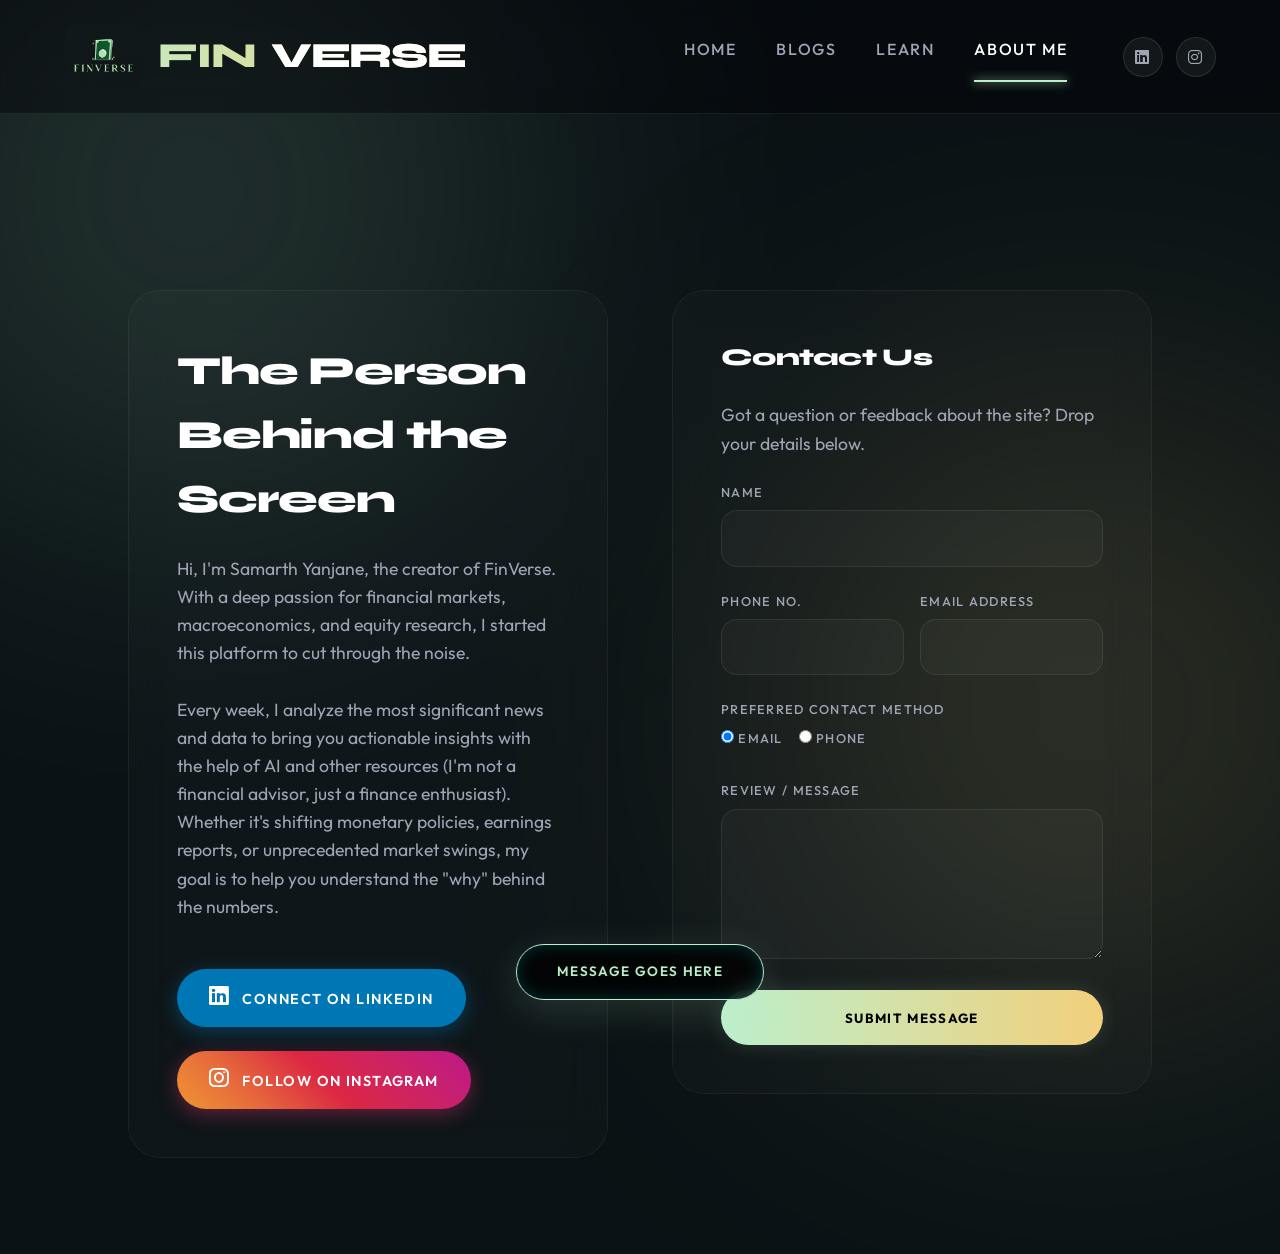
==== frontend/about.html @ 180360d7 "feat: implement visual admin dashboard, CORS reconfigurations, and quiz constraints" ====
<!DOCTYPE html>
<html lang="en">
<head>
  <meta charset="UTF-8">
  <meta name="viewport" content="width=device-width, initial-scale=1.0">
  <title>About Me | FinVerse</title>
  <link rel="stylesheet" href="styles.css?v=2">
  <link rel="stylesheet" href="https://cdnjs.cloudflare.com/ajax/libs/font-awesome/6.4.0/css/all.min.css">
  <style>
    .about-split {
      display: grid;
      grid-template-columns: 1fr 1fr;
      gap: 4rem;
      align-items: start;
    }
    @media(max-width: 768px) {
      .about-split { grid-template-columns: 1fr; }
    }
    .about-text {
      font-size: 1.1rem;
      color: var(--text-secondary);
    }
  </style>
</head>
<body>
  <nav>
    <a href="index.html" class="brand" style="display: flex; align-items: center; gap: 15px;">
      <img src="Logo.jpeg" alt="FinVerse Logo" style="height: 65px; border-radius: 12px;">
      Fin<span>Verse</span>
    </a>
    <div class="nav-links">
      <a href="index.html">Home</a>
      <a href="blogs.html">Blogs</a>
      <a href="learn.html">Learn</a>
      <a href="about.html" class="active">About Me</a>
      <div style="display: flex; gap: 0.8rem; margin-left: 1rem;">
        <a href="https://www.linkedin.com/in/samarth-yanjane-513295374?utm_source=share_via&utm_content=profile&utm_medium=member_android" target="_blank" class="social-icon linkedin" title="LinkedIn"><i class="fa-brands fa-linkedin"></i></a>
        <a href="https://www.instagram.com/finverse.zone/" target="_blank" class="social-icon instagram" title="Instagram"><i class="fa-brands fa-instagram"></i></a>
      </div>
    </div>
  </nav>

  <section style="margin-top: 80px;">
    <div class="about-split">
      <div class="card visible">
        <h1 style="font-size: 2.5rem; margin-bottom: 1.5rem;">The Person Behind the Screen</h1>
        <p class="about-text">
          Hi, I'm Samarth Yanjane, the creator of FinVerse. With a deep passion for financial markets, macroeconomics, and equity research, I started this platform to cut through the noise.
          <br><br>
          Every week, I analyze the most significant news and data to bring you actionable insights with the help of AI and other resources (I'm not a financial advisor, just a finance enthusiast). Whether it's shifting monetary policies, earnings reports, or unprecedented market swings, my goal is to help you understand the "why" behind the numbers.
        </p>
        <div style="margin-top: 3rem; display: flex; flex-wrap: wrap; gap: 1.5rem;">
          <a href="https://www.linkedin.com/in/samarth-yanjane-513295374?utm_source=share_via&utm_content=profile&utm_medium=member_android" target="_blank" class="connect-btn linkedin-btn"><i class="fa-brands fa-linkedin"></i>Connect on LinkedIn</a>
          <a href="https://www.instagram.com/finverse.zone/" target="_blank" class="connect-btn instagram-btn"><i class="fa-brands fa-instagram"></i>Follow on Instagram</a>
        </div>
      </div>

      <div class="card visible">
        <h2 style="margin-bottom: 1.5rem;">Contact Us</h2>
        <p style="color: var(--text-secondary); margin-bottom: 1.5rem;">Got a question or feedback about the site? Drop your details below.</p>
        <form id="contactForm">
          <div class="form-group">
            <label>Name</label>
            <input type="text" id="contactName" class="input-field" required>
          </div>
          <div style="display: grid; grid-template-columns: 1fr 1fr; gap: 1rem;">
            <div class="form-group">
              <label>Phone No.</label>
              <input type="tel" id="contactPhone" class="input-field" required>
            </div>
            <div class="form-group">
              <label>Email Address</label>
              <input type="email" id="contactEmail" class="input-field" required>
            </div>
          </div>
          <div class="form-group">
            <label>Preferred Contact Method</label>
            <div style="display: flex; gap: 1rem; margin-top: 0.5rem; color: var(--text-secondary);">
              <label><input type="radio" name="contactMethod" value="Email" checked> Email</label>
              <label><input type="radio" name="contactMethod" value="Phone"> Phone</label>
            </div>
          </div>
          <div class="form-group">
            <label>Review / Message</label>
            <textarea id="contactReview" class="input-field" required></textarea>
          </div>
          <button type="submit" class="btn" style="width: 100%;">Submit Message</button>
        </form>
      </div>
    </div>
  </section>

  <div id="toast">Message goes here</div>

  <script src="app.js"></script>
</body>
</html>
---- frontend/styles.css ----
@import url('https://fonts.googleapis.com/css2?family=Outfit:wght@300;400;500;600;700&family=Syne:wght@400;700;800&display=swap');

:root {
  --bg-color: #0A1215; /* Dark Teal from Logo Background */
  --surface-color: rgba(255, 255, 255, 0.03); /* Glass */
  --primary-color: #bcefcc; /* Mint Green */
  --primary-color-dim: rgba(188, 239, 204, 0.15);
  --secondary-color: #F2D07C; /* Logo Gold */
  --secondary-color-dim: rgba(242, 208, 124, 0.15);
  --text-primary: #ffffff;
  --text-secondary: #a0a5b5;
  --glass-border: rgba(255, 255, 255, 0.08);
  --glow-shadow: 0 8px 32px 0 rgba(188, 239, 204, 0.15);
  --transition: all 0.4s cubic-bezier(0.25, 1, 0.5, 1);
}

* {
  margin: 0;
  padding: 0;
  box-sizing: border-box;
}

body {
  font-family: 'Outfit', sans-serif;
  background-color: var(--bg-color);
  color: var(--text-primary);
  line-height: 1.6;
  overflow-x: hidden;
  position: relative;
  min-height: 100vh;
}

/* Ambient Aurora Orbs */
body::before, body::after {
  content: "";
  position: fixed;
  width: 50vw;
  height: 50vw;
  border-radius: 50%;
  filter: blur(150px);
  z-index: -1;
  animation: orbFloat 25s ease-in-out infinite alternate;
  pointer-events: none;
}

body::before {
  background: var(--primary-color-dim);
  top: -10vw;
  left: -10vw;
}

body::after {
  background: var(--secondary-color-dim);
  bottom: -10vw;
  right: -10vw;
  animation-delay: -12.5s;
}

@keyframes orbFloat {
  0% { transform: translate(0, 0) scale(1); }
  50% { transform: translate(15vw, 10vh) scale(1.1); }
  100% { transform: translate(-5vw, 20vh) scale(0.9); }
}

/* Futuristic Typography */
h1, h2, h3, h4, .brand, .serif {
  font-family: 'Syne', sans-serif;
  font-weight: 800;
  letter-spacing: -0.03em;
}

/* Navbar */
nav {
  position: relative; 
  width: 100%;
  padding: 1.5rem 5%;
  background: rgba(2, 2, 5, 0.4);
  backdrop-filter: blur(12px);
  -webkit-backdrop-filter: blur(12px);
  border-bottom: 1px solid var(--glass-border);
  display: flex;
  justify-content: space-between;
  align-items: center;
  z-index: 1000;
}

.brand {
  font-size: 2.2rem;
  color: var(--text-primary);
  text-decoration: none;
  background: linear-gradient(90deg, var(--primary-color), var(--secondary-color));
  -webkit-background-clip: text;
  -webkit-text-fill-color: transparent;
  text-transform: uppercase;
}

.brand span {
  -webkit-text-fill-color: var(--text-primary);
}

.nav-links {
  display: flex;
  gap: 2.5rem;
}

.nav-links a {
  color: var(--text-secondary);
  text-decoration: none;
  font-weight: 500;
  font-size: 1rem;
  transition: var(--transition);
  text-transform: uppercase;
  letter-spacing: 0.1em;
  position: relative;
}

.nav-links a::after {
  content: '';
  position: absolute;
  width: 0%;
  height: 2px;
  bottom: -5px;
  left: 0;
  background: var(--primary-color);
  transition: var(--transition);
  box-shadow: 0 0 10px var(--primary-color);
}

.nav-links a:hover, .nav-links a.active {
  color: var(--text-primary);
}

.nav-links a:hover::after, .nav-links a.active::after {
  width: 100%;
}

/* Hero Section */
header.hero {
  min-height: 80vh;
  display: flex;
  flex-direction: column;
  justify-content: center;
  align-items: center;
  text-align: center;
  padding: 0 5%;
  position: relative;
}

.hero h1 {
  font-size: 6rem;
  margin-bottom: 1rem;
  color: var(--text-primary);
  line-height: 1.1;
}

.hero h1 span {
  background: linear-gradient(90deg, var(--primary-color), var(--secondary-color));
  -webkit-background-clip: text;
  -webkit-text-fill-color: transparent;
}

.hero p {
  font-size: 1.25rem;
  color: var(--text-secondary);
  max-width: 50%;
  margin-bottom: 3rem;
  font-weight: 300;
}

/* Subscribe Form & Glowing Inputs */
.subscribe-form {
  display: flex;
  gap: 1rem;
  background: rgba(0, 0, 0, 0.2);
  padding: 0.5rem;
  border-radius: 100px;
  border: 1px solid var(--glass-border);
  box-shadow: var(--glow-shadow);
  backdrop-filter: blur(10px);
}

.input-field {
  padding: 1.2rem 1.8rem;
  background: var(--surface-color);
  color: var(--text-primary);
  border: 1px solid var(--glass-border);
  outline: none;
  font-family: 'Outfit', sans-serif;
  transition: var(--transition);
  border-radius: 100px;
  width: 100%;
}

form .input-field {
  border-radius: 16px; /* slightly different for main forms */
}

.input-field:focus {
  border-color: var(--primary-color);
  box-shadow: 0 0 15px var(--primary-color-dim);
}

.subscribe-form .input-field {
  min-width: 50%;
  border: none;
  background: transparent;
}

.btn {
  padding: 1.2rem 2.5rem;
  border: none;
  background: linear-gradient(90deg, var(--primary-color), var(--secondary-color));
  color: #000;
  font-weight: 700;
  text-transform: uppercase;
  letter-spacing: 0.1em;
  cursor: pointer;
  transition: var(--transition);
  font-family: 'Outfit', sans-serif;
  border-radius: 100px;
  box-shadow: 0 0 20px var(--primary-color-dim);
}

.btn:hover {
  filter: brightness(1.1);
  transform: translateY(-2px) scale(1.01);
  box-shadow: 0 0 30px var(--primary-color-dim);
}

/* Sections */
section {
  padding: 6rem 5%;
  max-width: 90%;
  margin: 0 auto;
}

.section-title {
  font-size: 3.5rem;
  margin-bottom: 3rem;
  color: var(--text-primary);
  text-align: center;
  background: linear-gradient(90deg, #fff, #a0a5b5);
  -webkit-background-clip: text;
  -webkit-text-fill-color: transparent;
}

/* Glassmorphic Cards (The actual DeFi Look) */
.grid {
  display: grid;
  grid-template-columns: repeat(auto-fit, minmax(30%, 1fr));
  gap: 2rem;
}

.card {
  background: rgba(255, 255, 255, 0.02);
  backdrop-filter: blur(20px);
  -webkit-backdrop-filter: blur(20px);
  border: 1px solid rgba(255, 255, 255, 0.05);
  border-radius: 32px;
  padding: 3rem;
  transition: var(--transition);
  position: relative;
  overflow: hidden;
}

.card::before {
  content: "";
  position: absolute;
  top: 0; left: 0; width: 100%; height: 100%;
  background: linear-gradient(135deg, rgba(255, 255, 255, 0.1) 0%, transparent 100%);
  opacity: 0;
  transition: var(--transition);
  pointer-events: none;
}

.card:hover {
  transform: translateY(-10px);
  border-color: rgba(255, 255, 255, 0.15);
  box-shadow: 0 20px 40px rgba(0, 0, 0, 0.5), 0 0 40px var(--primary-color-dim);
}

.card:hover::before {
  opacity: 1;
}

.card h3 {
  font-size: 1.8rem;
  margin-bottom: 1rem;
  color: var(--text-primary);
}

.card p {
  color: var(--text-secondary);
  font-size: 1.1rem;
  margin-bottom: 2rem;
}

.card a {
  display: inline-block;
  color: var(--primary-color);
  text-decoration: none;
  font-weight: 600;
  letter-spacing: 0.1em;
  text-transform: uppercase;
  font-size: 0.9rem;
}

/* Forms */
form .form-group {
  margin-bottom: 1.5rem;
}

form label {
  display: block;
  margin-bottom: 0.5rem;
  font-weight: 500;
  color: var(--text-secondary);
  font-size: 0.8rem;
  text-transform: uppercase;
  letter-spacing: 0.1em;
}

form textarea.input-field {
  resize: vertical;
  min-height: 150px;
}

/* Blog Content Detail */
.blog-content {
  margin-top: 2rem;
  font-size: 1.2rem;
  line-height: 1.8;
  color: #c9d1d9;
}

.comment-section {
  margin-top: 5rem;
  border-top: 1px solid var(--glass-border);
  padding-top: 3rem;
}

.comment-box {
  background: rgba(255, 255, 255, 0.02);
  border: 1px solid var(--glass-border);
  border-radius: 20px;
  padding: 2rem;
  margin-bottom: 1rem;
}

/* Learn Modules */
.module-card {
  background: rgba(255, 255, 255, 0.02);
  backdrop-filter: blur(10px);
  border: 1px solid var(--glass-border);
  border-radius: 24px;
  padding: 2.5rem;
  margin-bottom: 1.5rem;
  cursor: pointer;
  transition: var(--transition);
}

.module-card:hover {
  border-color: var(--primary-color);
  transform: translateX(10px);
  box-shadow: -10px 10px 30px var(--primary-color-dim);
}

.quiz-container {
  background: rgba(0,0,0,0.4);
  border-radius: 24px;
  border: 1px solid var(--secondary-color-dim);
  padding: 3rem;
  margin-top: 2rem;
  display: block;
}

#quiz-question {
  font-family: 'Outfit', sans-serif;
  font-weight: 500;
  letter-spacing: normal;
}

.quiz-options-grid {
  display: grid;
  grid-template-columns: 1fr;
  gap: 1rem;
  text-align: left;
}

@media (min-width: 768px) {
  .quiz-options-grid {
    grid-template-columns: 1fr 1fr;
  }
}

.quiz-option {
  padding: 1.5rem 2rem;
  border: 1px solid var(--glass-border);
  border-radius: 16px;
  cursor: pointer;
  background: rgba(255, 255, 255, 0.05);
  transition: var(--transition);
  font-weight: 500;
  color: var(--text-primary);
  font-family: 'Outfit', sans-serif;
  font-size: 1.05rem;
  line-height: 1.4;
}

.quiz-option:hover, .quiz-option.selected {
  border-color: var(--secondary-color);
  background: var(--secondary-color-dim);
  box-shadow: 0 0 20px var(--secondary-color-dim);
  color: #fff;
}

.quiz-option.correct {
  background: rgba(188, 239, 204, 0.15) !important;
  border-color: var(--primary-color) !important;
  color: #fff !important;
  box-shadow: 0 0 20px var(--primary-color-dim) !important;
}

.quiz-option.incorrect {
  background: rgba(255, 0, 122, 0.15) !important;
  border-color: var(--secondary-color) !important;
  color: #fff !important;
  box-shadow: 0 0 20px var(--secondary-color-dim) !important;
}

}

#detail-title, .blog-content h3 {
  font-family: 'Outfit', sans-serif;
  letter-spacing: normal;
}

.blog-content {
  font-family: 'Outfit', sans-serif;
  font-size: 1.15rem;
  line-height: 1.8;
  color: var(--text-primary);
}

/* Toast Notification */
#toast {
  position: fixed;
  bottom: -100px;
  left: 50%;
  transform: translateX(-50%);
  background: rgba(0, 0, 0, 0.8);
  backdrop-filter: blur(10px);
  color: var(--primary-color);
  padding: 1rem 2.5rem;
  border-radius: 100px;
  border: 1px solid var(--primary-color);
  font-weight: 600;
  letter-spacing: 0.1em;
  text-transform: uppercase;
  font-size: 0.85rem;
  box-shadow: 0 10px 40px var(--primary-color-dim), inset 0 0 15px rgba(0, 240, 255, 0.2);
  transition: bottom 0.4s cubic-bezier(0.175, 0.885, 0.32, 1.275);
  z-index: 2000;
}

#toast.show {
  bottom: 40px;
}

/* Standard Social Icons */
.social-icon {
  color: #ffffff;
  font-size: 1.2rem;
  transition: var(--transition);
  display: inline-flex;
  align-items: center;
  justify-content: center;
  background: rgba(255,255,255,0.05);
  width: 40px;
  height: 40px;
  border-radius: 50%;
  border: 1px solid rgba(255,255,255,0.1);
  text-decoration: none;
}

.social-icon:hover {
  transform: translateY(-3px);
  background: rgba(255,255,255,0.1);
}

.social-icon.linkedin:hover {
  color: #0077b5;
  border-color: #0077b5;
  box-shadow: 0 0 15px rgba(0, 119, 181, 0.4);
}

.social-icon.instagram:hover {
  color: #E1306C;
  border-color: #E1306C;
  box-shadow: 0 0 15px rgba(225, 48, 108, 0.4);
}

/* Connect Large Buttons */
.connect-btn {
  display: inline-flex;
  align-items: center;
  justify-content: center;
  padding: 1rem 2rem;
  font-size: 1.1rem;
  font-weight: 700;
  text-decoration: none;
  border-radius: 100px;
  color: #ffffff !important;
  transition: var(--transition);
  border: none;
  font-family: 'Outfit', sans-serif;
}
.connect-btn i {
  margin-right: 12px;
  font-size: 1.4rem;
}
.connect-btn.linkedin-btn {
  background: #0077b5;
  box-shadow: 0 5px 20px rgba(0, 119, 181, 0.4);
}
.connect-btn.linkedin-btn:hover {
  background: #0088cc;
  transform: translateY(-3px);
  box-shadow: 0 8px 25px rgba(0, 119, 181, 0.6);
}
.connect-btn.instagram-btn {
  background: linear-gradient(45deg, #f09433 0%, #e6683c 25%, #dc2743 50%, #cc2366 75%, #bc1888 100%);
  box-shadow: 0 5px 20px rgba(225, 48, 108, 0.4);
}
.connect-btn.instagram-btn:hover {
  filter: brightness(1.15);
  transform: translateY(-3px);
  box-shadow: 0 8px 25px rgba(225, 48, 108, 0.6);
}
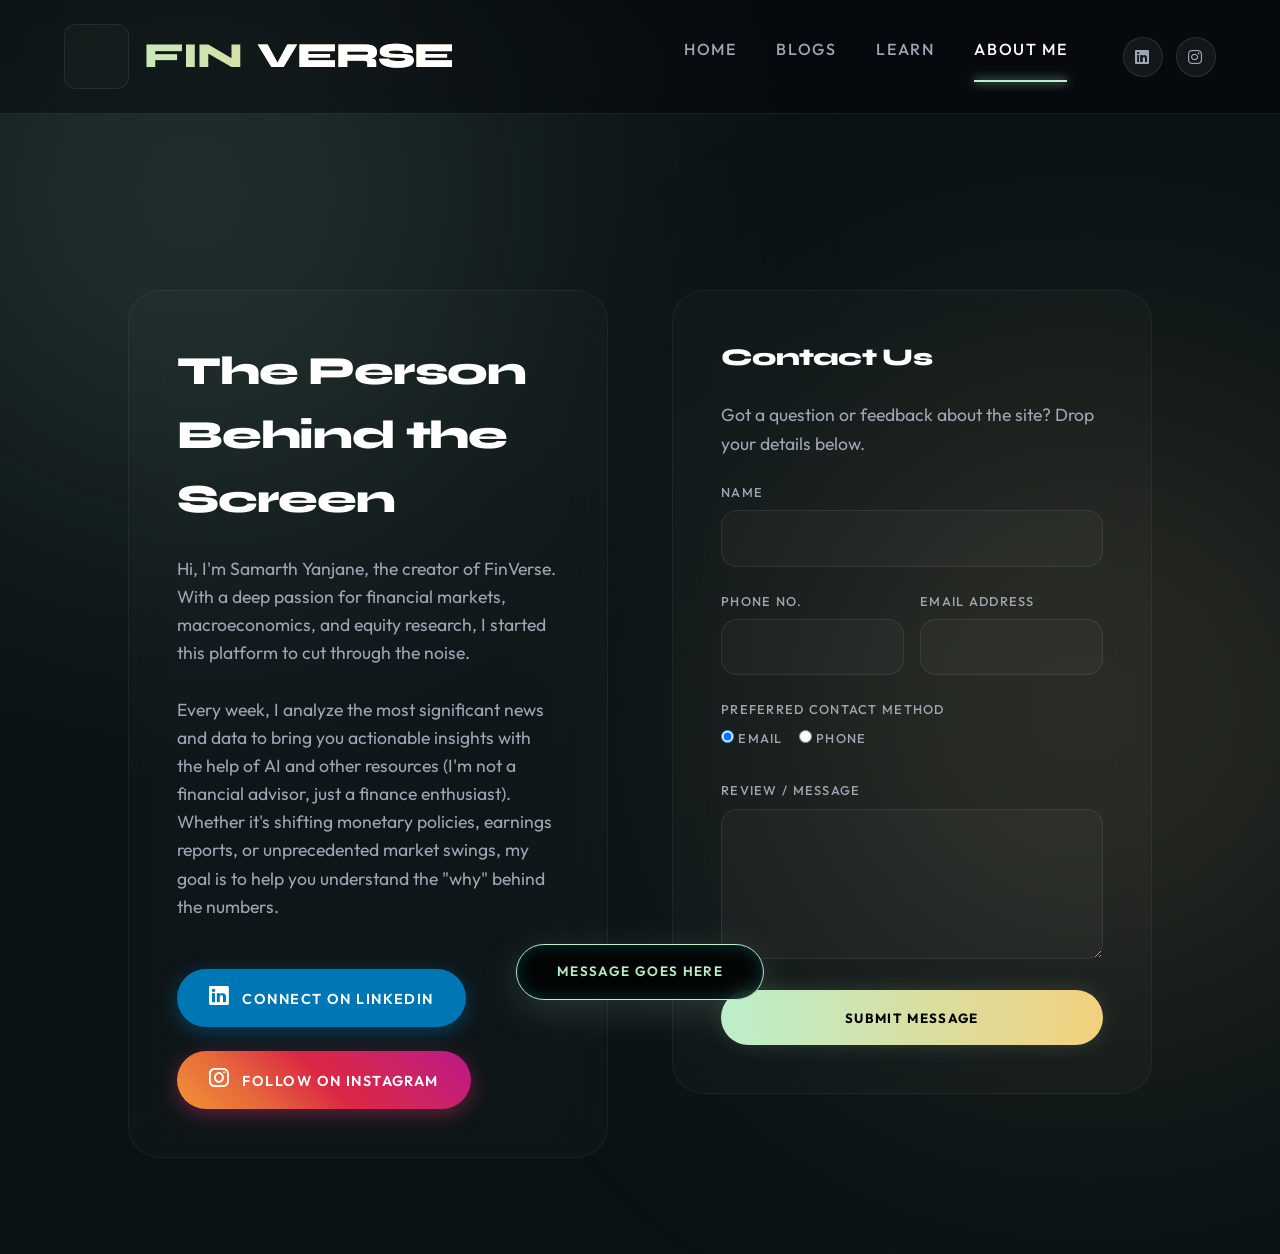
==== commit af8eadcf: "fix: crop duplicate logo text, enhance warning page redirect delay and button contrast" ====
--- a/frontend/about.html
+++ b/frontend/about.html
@@ -4,7 +4,7 @@
   <meta charset="UTF-8">
   <meta name="viewport" content="width=device-width, initial-scale=1.0">
   <title>About Me | FinVerse</title>
-  <link rel="stylesheet" href="styles.css?v=2">
+  <link rel="stylesheet" href="styles.css?v=3">
   <link rel="stylesheet" href="https://cdnjs.cloudflare.com/ajax/libs/font-awesome/6.4.0/css/all.min.css">
   <style>
     .about-split {
@@ -25,7 +25,7 @@
 <body>
   <nav>
     <a href="index.html" class="brand" style="display: flex; align-items: center; gap: 15px;">
-      <img src="Logo.jpeg" alt="FinVerse Logo" style="height: 65px; border-radius: 12px;">
+      <div class="logo-wrapper"></div>
       Fin<span>Verse</span>
     </a>
     <div class="nav-links">
--- a/frontend/styles.css
+++ b/frontend/styles.css
@@ -210,7 +210,7 @@
   padding: 1.2rem 2.5rem;
   border: none;
   background: linear-gradient(90deg, var(--primary-color), var(--secondary-color));
-  color: #000;
+  color: #000 !important;
   font-weight: 700;
   text-transform: uppercase;
   letter-spacing: 0.1em;
@@ -537,3 +537,16 @@
   transform: translateY(-3px);
   box-shadow: 0 8px 25px rgba(225, 48, 108, 0.6);
 }
+
+/* Logo Cropping Wrapper using background-image to hide text */
+.logo-wrapper {
+  width: 65px;
+  height: 65px;
+  border-radius: 12px;
+  border: 1px solid var(--glass-border);
+  background-image: url('Logo.jpeg');
+  background-size: 200% auto;
+  background-position: center 8%;
+  background-repeat: no-repeat;
+  background-color: rgba(255, 255, 255, 0.02);
+}
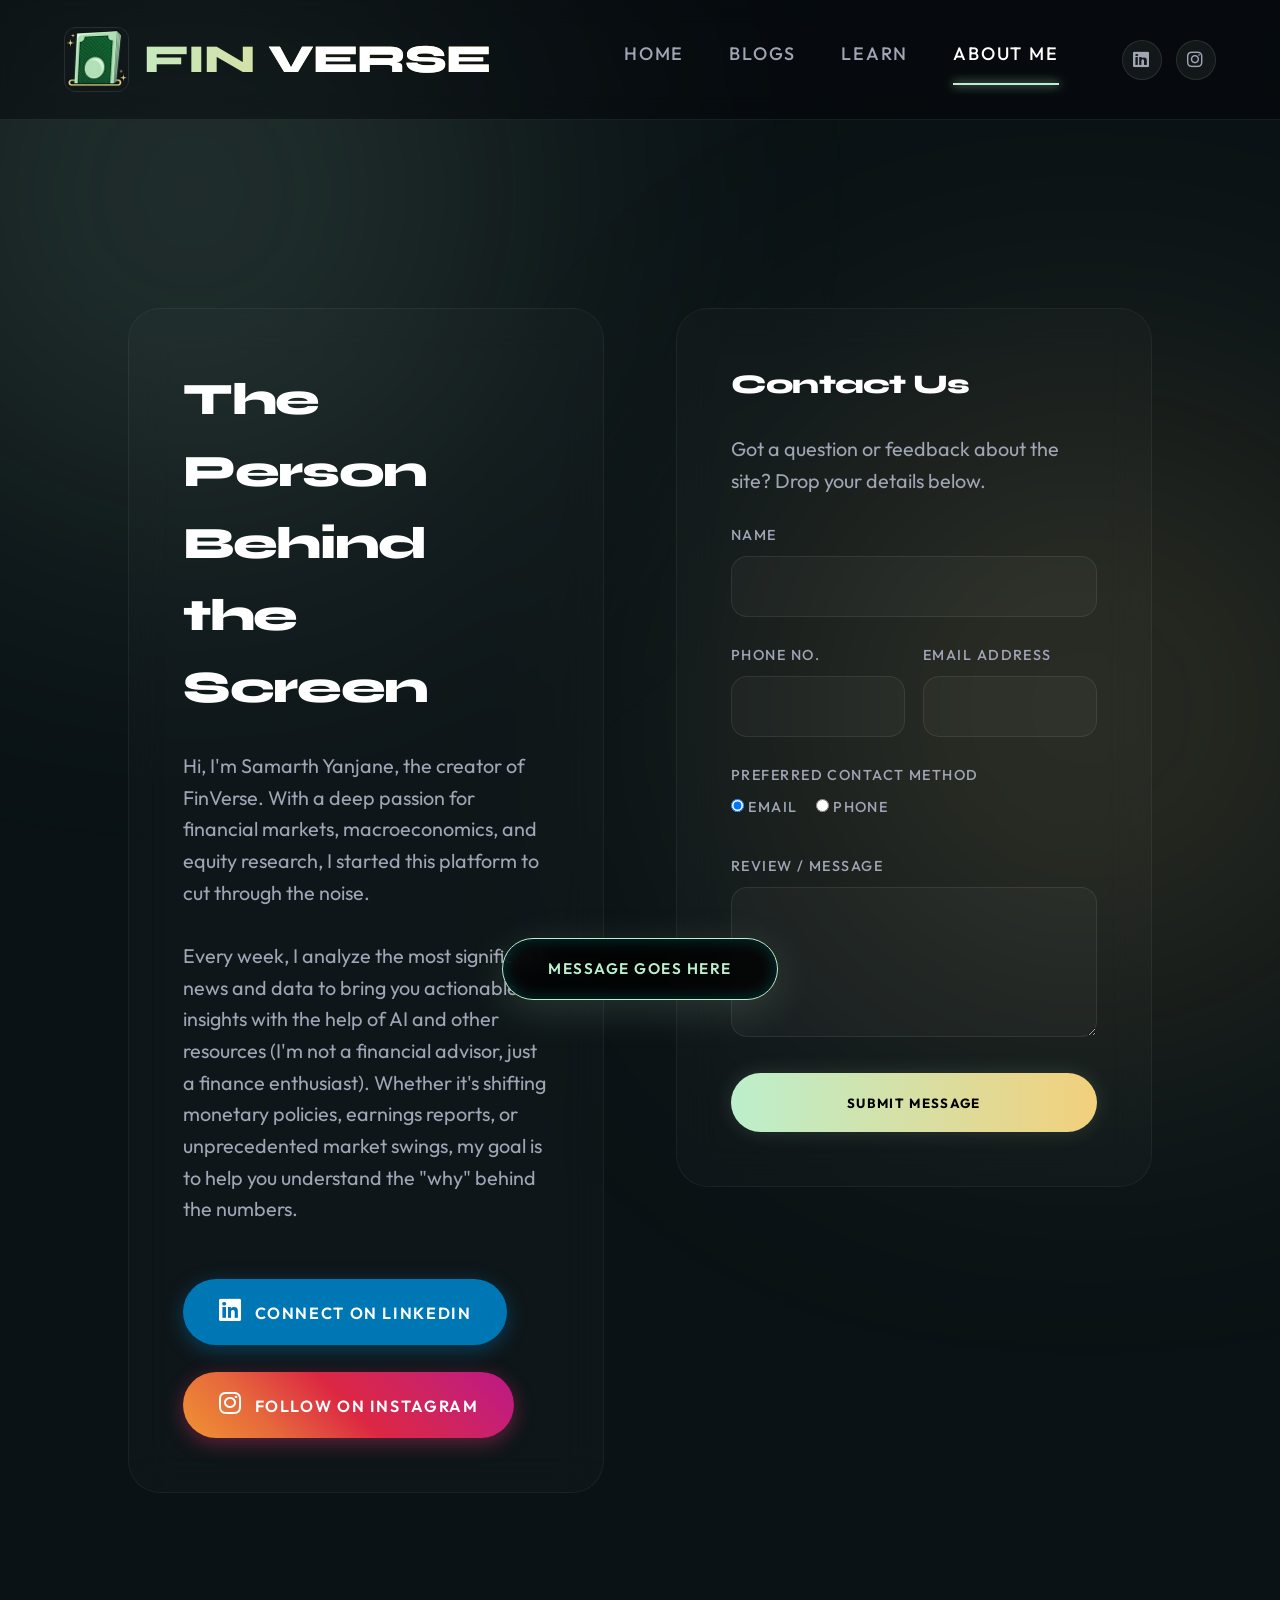
==== commit 58f8ba20: "refactor: comprehensive mobile responsiveness fixes across frontend" ====
--- a/frontend/about.html
+++ b/frontend/about.html
@@ -33,7 +33,7 @@
       <a href="blogs.html">Blogs</a>
       <a href="learn.html">Learn</a>
       <a href="about.html" class="active">About Me</a>
-      <div style="display: flex; gap: 0.8rem; margin-left: 1rem;">
+      <div class="social-links-container" style="display: flex; gap: 0.8rem; margin-left: 1rem;">
         <a href="https://www.linkedin.com/in/samarth-yanjane-513295374?utm_source=share_via&utm_content=profile&utm_medium=member_android" target="_blank" class="social-icon linkedin" title="LinkedIn"><i class="fa-brands fa-linkedin"></i></a>
         <a href="https://www.instagram.com/finverse.zone/" target="_blank" class="social-icon instagram" title="Instagram"><i class="fa-brands fa-instagram"></i></a>
       </div>
--- a/frontend/styles.css
+++ b/frontend/styles.css
@@ -20,12 +20,19 @@
   box-sizing: border-box;
 }
 
+html, body {
+  max-width: 100vw;
+  overflow-x: hidden;
+}
+
 body {
   font-family: 'Outfit', sans-serif;
   background-color: var(--bg-color);
   color: var(--text-primary);
   line-height: 1.6;
   overflow-x: hidden;
+  max-width: 100vw;
+  width: 100%;
   position: relative;
   min-height: 100vh;
 }
@@ -177,6 +184,9 @@
   border: 1px solid var(--glass-border);
   box-shadow: var(--glow-shadow);
   backdrop-filter: blur(10px);
+  width: 100%;
+  max-width: 600px;
+  margin: 0 auto;
 }
 
 .input-field {
@@ -247,7 +257,7 @@
 /* Glassmorphic Cards (The actual DeFi Look) */
 .grid {
   display: grid;
-  grid-template-columns: repeat(auto-fit, minmax(30%, 1fr));
+  grid-template-columns: repeat(auto-fit, minmax(280px, 1fr));
   gap: 2rem;
 }
 
@@ -538,15 +548,129 @@
   box-shadow: 0 8px 25px rgba(225, 48, 108, 0.6);
 }
 
-/* Logo Cropping Wrapper using background-image to hide text */
+/* Logo Wrapper styling */
 .logo-wrapper {
   width: 65px;
   height: 65px;
   border-radius: 12px;
   border: 1px solid var(--glass-border);
   background-image: url('Logo.jpeg');
-  background-size: 200% auto;
-  background-position: center 8%;
+  background-size: contain;
+  background-position: center;
   background-repeat: no-repeat;
   background-color: rgba(255, 255, 255, 0.02);
 }
+
+/* Enhanced Responsive Utilities */
+/* Base font scaling */
+html {
+  font-size: clamp(14px, 1vw + 0.5rem, 18px);
+}
+
+/* Hero heading scaling */
+.hero h1 {
+  font-size: clamp(2.5rem, 8vw, 5rem);
+}
+
+/* General container adjustments */
+.admin-container {
+  max-width: 90%;
+  padding: 0 1rem;
+}
+
+/* Mobile first (≤480px) */
+@media (max-width: 480px) {
+  nav {
+    flex-direction: column;
+    align-items: center;
+    padding: 1rem 5%;
+  }
+  .nav-links {
+    flex-direction: column;
+    gap: 1rem;
+    margin-top: 1rem;
+    align-items: center;
+    width: 100%;
+  }
+  .admin-container {
+    width: 100%;
+    margin: 30px auto;
+    padding: 0 1rem;
+  }
+  .subscribe-form {
+    flex-direction: column;
+    border-radius: 20px;
+    padding: 1.5rem;
+    background: transparent;
+    border: none;
+    box-shadow: none;
+  }
+  .subscribe-form .input-field {
+    width: 100%;
+    min-width: unset;
+    border-radius: 100px;
+    border: 1px solid var(--glass-border);
+    background: rgba(255,255,255,0.05);
+  }
+  .subscribe-form .btn {
+    width: 100%;
+  }
+  .input-field {
+    padding: 1rem;
+    font-size: 1rem;
+  }
+  .btn {
+    padding: 1rem;
+    font-size: 0.95rem;
+  }
+  .subscribers-table th, .subscribers-table td {
+    padding: 0.8rem 1rem;
+  }
+  .subscribers-table {
+    font-size: 0.85rem;
+  }
+  .card {
+    padding: 2rem 1.5rem;
+  }
+  .hero p {
+    max-width: 90%;
+  }
+  .social-links-container {
+    margin-left: 0 !important;
+    justify-content: center;
+    margin-top: 0.5rem;
+  }
+}
+
+/* Tablets (481px – 768px) */
+@media (min-width: 481px) and (max-width: 768px) {
+  nav {
+    flex-direction: column;
+    align-items: center;
+    padding: 1rem 5%;
+  }
+  .nav-links {
+    gap: 1.5rem;
+    flex-wrap: wrap;
+    justify-content: center;
+    margin-top: 1rem;
+  }
+  .admin-container {
+    width: 95%;
+    margin: 40px auto;
+  }
+  .hero p {
+    max-width: 80%;
+  }
+}
+
+/* Large tablets / small desktops (769px – 1024px) */
+@media (min-width: 769px) and (max-width: 1024px) {
+  .nav-links {
+    gap: 1.5rem;
+  }
+  .admin-container {
+    max-width: 800px;
+  }
+}
+
